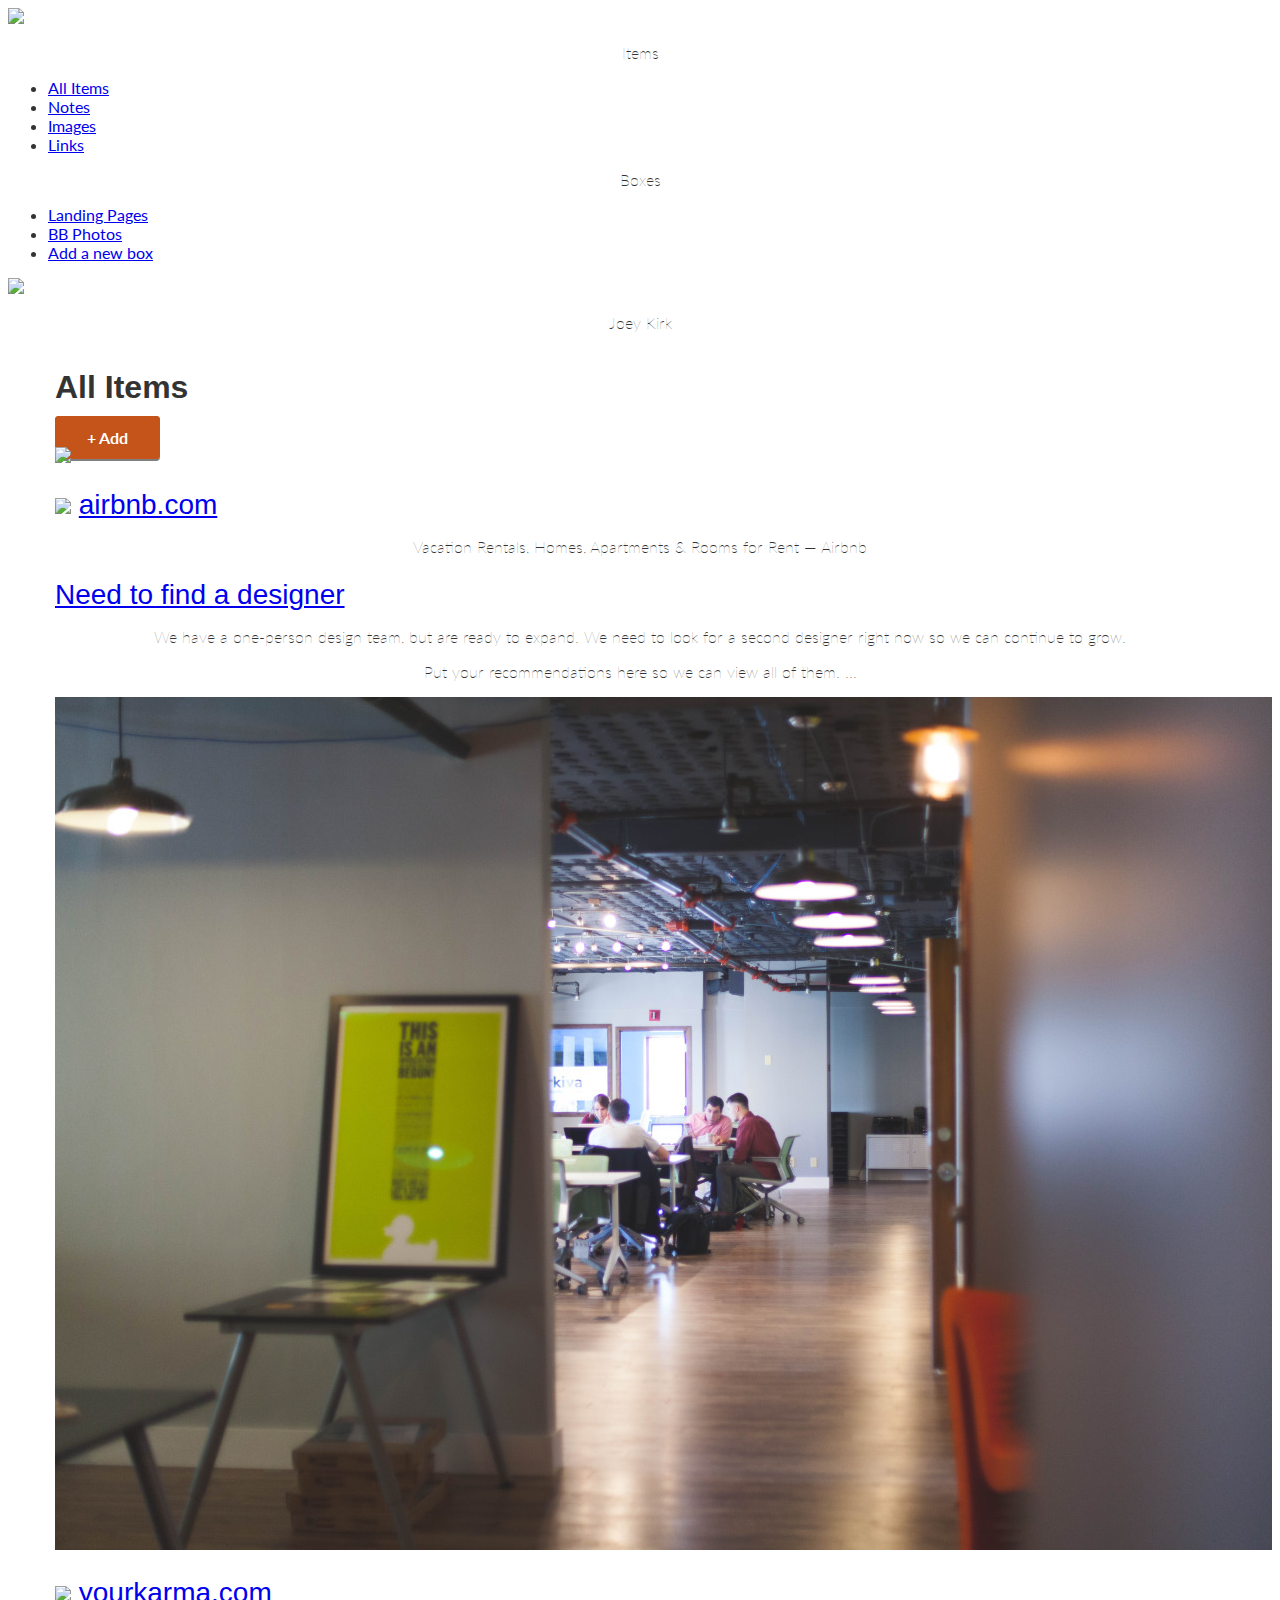
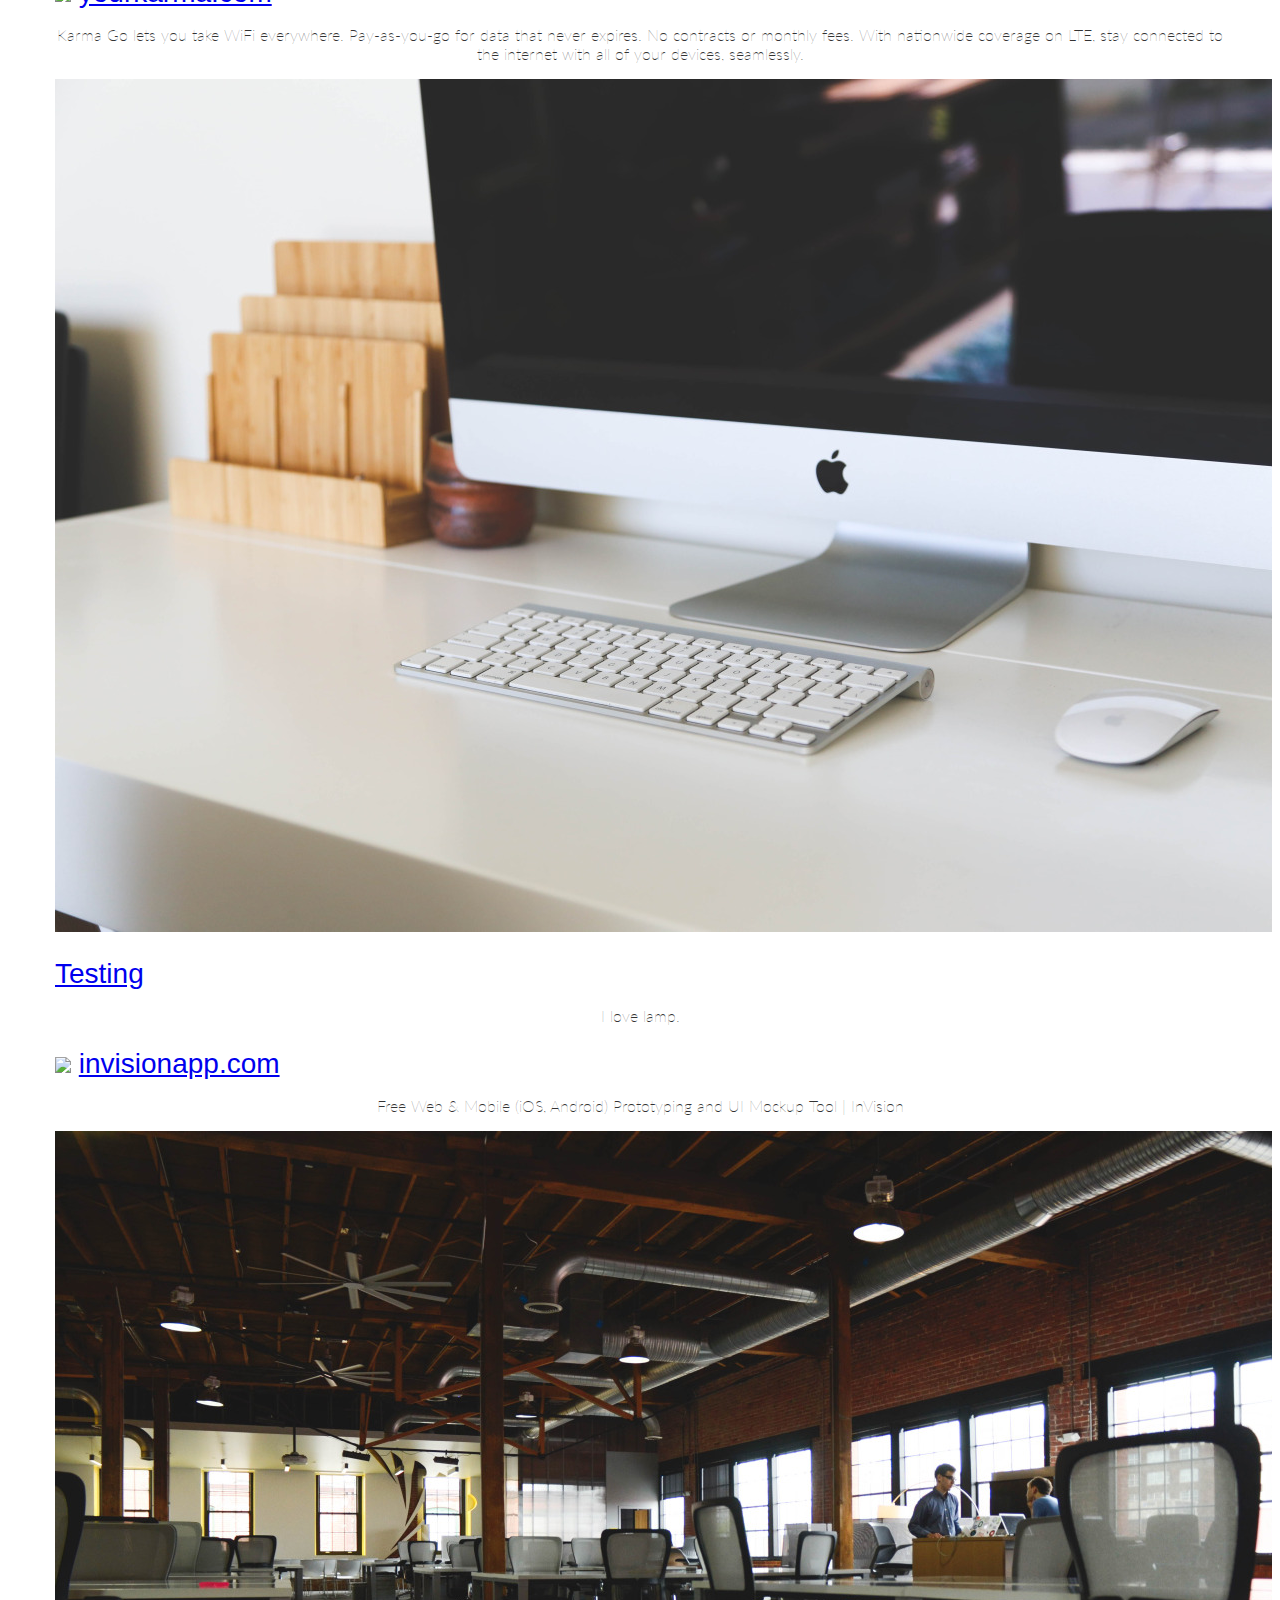
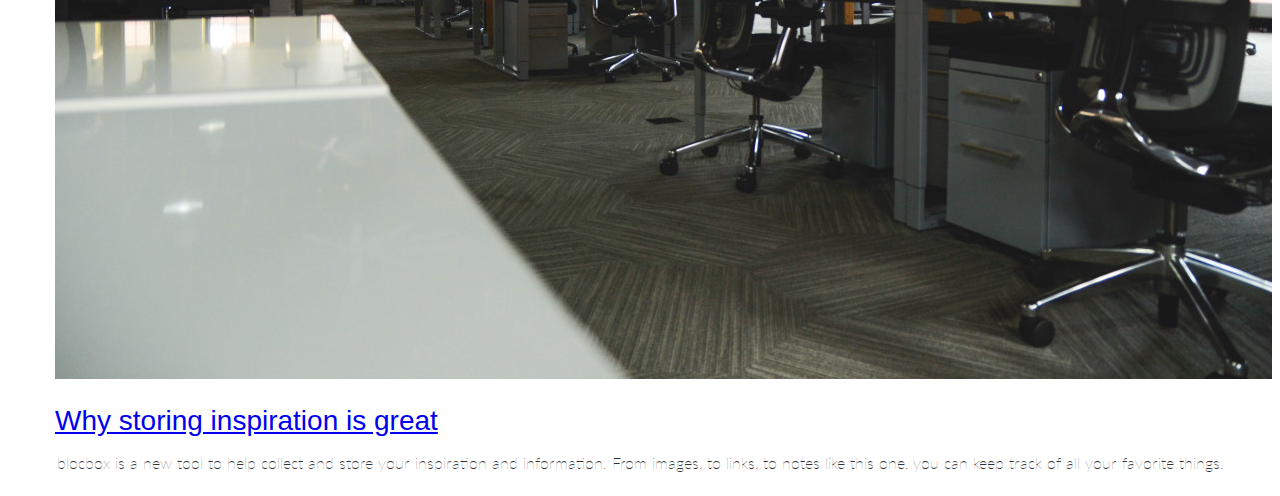
==== dashboard.html @ f91553c9 "Checkpoint 32 completed" ====
<!DOCTYPE html>
  <html lang="en-us">
  <head>
    <meta http-equiv="X-UA-Compatible" content="IE=Edge">
    <meta name="viewport" content="width=device-width, initial-scale=1">
    <meta charset="UTF-8">

    <title>Dashboard | Blocbox</title>

    <!-- Google Fonts -->
    <link href='http://fonts.googleapis.com/css?family=Lato:300,400,700,300italic,400italic,700italic|Varela+Round' rel='stylesheet' type='text/css'>

    <!-- CSS -->
    <link rel="stylesheet" href="css/normalize.css">
    <link rel="stylesheet" href="css/style.css">
    <link rel="stylesheet" href="css/font-awesome.css">

  </head>

<body class="dashboard">
   <!-- LEFT NAV -->
    <nav id="left-nav" class="left-nav">
      <a href="#" class="site-logo"><img src="images/site-logo.png" /></a>
      <div class="items">
        <p>Items</p>
        <ul>
          <li><a href="#"><i class="fa fa-th-large"></i> All Items</a></li>
          <li><a href="#"><i class="fa fa-file-o"></i> Notes</a></li>
          <li><a href="#"><i class="fa fa-picture-o"></i> Images</a></li>
          <li><a href="#"><i class="fa fa-link"></i> Links</a></li>
        </ul>
        <p>Boxes</p>
        <ul>
          <li><a href="#"><i class="fa fa-inbox"></i> Landing Pages</a></li>
          <li><a href="#"><i class="fa fa-inbox"></i> BB Photos</a></li>
          <li><a href="#"><i class="fa fa-plus-square-o"></i> Add a new box</a></li>
        </ul>
      </div>
      <div class="settings">
        <img src="https://s3.amazonaws.com/uifaces/faces/twitter/jsa/128.jpg">
        <p>Joey Kirk</p>
        <a href="#"><i class="fa fa-cog"></i></a>
      </div>
    </nav>
    <main role="main">
    <!-- Benefits -->
    <section class="content">
      <div class="container">
        <div class="header">
          <h1>All Items</h1>
          <a href="#" class="btn">+ Add</a>
        </div>
      </div>
      <div class="container">
        <div class="content-item">
          <div class="item-box">
            <img src="http://static.pexels.com/wp-content/uploads/2014/11/red-wine-tapas-3540-825x550.jpg">
          </div>
        </div>
      <div class="content-item">
        <div class="item-box">
          <h2><img class="favicon" src="https://www.airbnb.com/favicon.ico"> <a href="#">airbnb.com</a></h2>
          <p>Vacation Rentals, Homes, Apartments &amp; Rooms for Rent &mdash; Airbnb</p>
        </div>
      </div>
      <div class="content-item">
        <div class="item-box">
          <h2><a href="#">Need to find a designer</a></h2>
          <p>We have a one-person design team, but are ready to expand. We need to look for a second designer right now so we can continue to grow.</p>
          <p>Put your recommendations here so we can view all of them. ...</p>
        </div>
      </div>
      <div class="content-item">
        <div class="item-box">
          <img src="images/people.jpg">
        </div>
      </div>
      <div class="content-item">
        <div class="item-box">
          <h2><img class="favicon" src="https://www.yourkarma.com/favicon.ico"> <a href="#">yourkarma.com</a></h2>
          <p>Karma Go lets you take WiFi everywhere. Pay-as-you-go for data that never expires. No contracts or monthly fees. With nationwide coverage on LTE, stay connected to the internet with all of your devices, seamlessly.</p>
        </div>
      </div>
      <div class="content-item">
        <div class="item-box">
          <img src="images/computer.jpg">
        </div>
      </div>
      <div class="content-item">
        <div class="item-box">
          <h2><a href="#">Testing</a></h2>
          <p>I love lamp.</p>
        </div>
      </div>
      <div class="content-item">
        <div class="item-box">
          <h2><img class="favicon" src="https://www.invisionapp.com/favicon.ico"> <a href="#">invisionapp.com</a></h2>
          <p>Free Web &amp; Mobile (iOS, Android) Prototyping and UI Mockup Tool | InVision</p>
        </div>
      </div>
      <div class="content-item">
        <div class="item-box">
          <img src="images/office.jpg">
        </div>
      </div>
      <div class="content-item">
        <div class="item-box">
          <h2><a href="#">Why storing inspiration is great</a></h2>
          <p>blocbox is a new tool to help collect and store your inspiration and information. From images, to links, to notes like this one, you can keep track of all your favorite things.</p>
        </div>
      </div>
    </div>
  </section>
  </main>
  </body>

</html>
---- css/style.css ----
html, body{
   overflow-x: hidden;
 }
 body {
   font-family: "Lato", Helvetica, Arial, sans-serif;
   color:#333333;
 }
 h1, h2, h3, h4, h5, h6 {
   font-family: "Playfair Display", Helvetica, Arial, sans-serif;
 }
 h2 {
   font-size:28px;
   font-weight: normal;
   margin-bottom: 5px;
 }
 p {
   font-size:16px;
   line-height: 19px;
   font-weight: 100;
 }

 /* GRID */
  .container {
    margin-right: auto;
    margin-left: auto;
    padding-left: 15px;
    padding-right: 15px;
    position: relative;
  }
  .container:before,
  .container:after {
    content: " ";
    display: table;
  }
  .container:after {
    clear: both;
  }
  .one-half, .one-third, .one-fourth, .staggered {
    width:96%;
    float:left;
    position:relative;
    min-height: 1px;
    margin:0 2% 20px;
  }
@media (min-width: 315px) {
  .container {
    width: 310px;
    padding-left: 2px;
    padding-right: 2px;
  }
  header img{
    max-width:100%;
  }
}
@media (min-width: 768px) {
  .container {
    width: 750px;
  }
}
@media (min-width: 992px) {
  .container {
    width: 970px;
  }
  .one-half {
    width:46%;
  }
  .one-third {
    width:29.33333%;
  }
  .one-fourth {
    width:21%;
  }
}
@media (min-width: 1200px) {
  .container {
    width: 1170px;
  }
}

/* HEADER */
 header {
   color:#FFFFFF;
   background: #3498DB;
   background-image: linear-gradient(120deg, #0F4772 10%, #5F81A3 100%);
 }
 header nav {
   padding:1em 0;
 }
 header nav ul {
   display:inline;
   text-align: right;
   float:right;
   margin:0;
 }
 header nav ul > li {
   list-style-type: none;
   display: inline-block;
   margin:0 15px;
 }
 header nav ul > li.btn-outline {
   padding:10px 15px;
   border:2px solid #FFFFFF;
   border-radius: 4px;
 }
 header nav ul > li.btn-outline:hover {
   background:#FFFFFF;
 }
 header nav ul > li > a {
   color:#FFFFFF;
   text-decoration: none;
 }
 header nav ul > li.btn-outline:hover > a {
   color:#34495E;
 }

 header .hero {
   text-align: center;
   display:block;
   position: relative;
 }
 header .hero h1 {
   font-size:48px;
   font-weight: normal;
   margin:95px 0 0;
 }
 header .hero p {
   font-size: 22px;
   line-height: 26px;
   font-weight: 100;
   margin:10px 0 40px;
 }
 header .hero img {
   display: block;
   margin:3em auto 0;
 }

 header .hero h1, p, a, img{
   text-align: center;
 }

 /* BUTTONS */
 .btn {
   border-radius: 4px;
   color:#FFFFFF;
   font-weight: 700;
   text-decoration: none;
   padding:10px 30px;
   background: #C45419;
   border: 2px solid #C45419;
   box-shadow: 0px 2px 0px 0px rgba(00, 00, 00, 0.5);
 }


 /* BENEFITS */
 .benefits {
   text-align: center;
   display:block;
   position:relative;
 }
 .benefits ul {
   margin: 0 auto;
   padding:4em 0;
 }
 .benefits ul li {
   list-style-type: none;
   display: inline-block;
 }
 .benefits i {
   color:#1B75BC;
   font-size:60px;
   margin:0;
   vertical-align: middle;
 }
 .benefits h2 {
   color:#1B75BC;
 }

 /* PRICING */
 .pricing {
   background: #3498DB;
   background-image: linear-gradient(120deg, #0F4772 10%, #5F81A3 100%);
   background-size:cover;
   text-align: center;
   padding:4em 0;
 }
 .pricing h2, .pricing p {
   color:#FFFFFF;
 }
 .pricing ul {
   margin:0 auto;
   padding:2em 0;
 }
 .pricing ul li {
   list-style-type: none;
 }


 .box {
   padding:0 15px 15px;
   background: #FFFFFF;
   box-shadow: 0px 2px 4px 0px rgba(0,0,0,0.20);
   min-height: 439px;
   position: relative;
   margin-top: 25px;
 }
 .box.middle {
   min-height: 485px;
   margin-top:0px;
 }
 .box h3 {
   font-family: "Lato", Helvetica, Arial, sans-serif;
   color: #ffffff;
   font-weight: 600;
   background: #C45419;
   box-shadow: 0px 1px 2px 0px rgba(0,0,0,0.40);
   left:0;
   right:0;
   top:0;
   text-align: center;
   margin:0 -15px 40px;
   padding:10px 0;
 }

 .box h4 {
    font-size:50px;
    font-weight: normal;
    margin:40px 0 10px;
    color:#0F4672;
  }
  .box h4 span {
    font-size:32px;
    vertical-align: top;
  }
  .box h4 span.month {
    font-family: "Lato", Helvetica, Arial, sans-serif;
    font-weight: 100;
    color:#888888;
    font-size:20px;
    vertical-align: middle;
  }
  .box ul li {
    font-size:18px;
    margin-bottom:20px;
    font-weight: 100;
  }

  .box .btn {
   position:absolute;
   bottom:20px;
   left:20px;
   right:20px;
 }
 .small {
   font-size: 12px;
   color: #FEFEFE;
   line-height: 15px;
   font-style:italic;
 }

 /* TESTIMONIALS */
 .testimonials {
   padding:4em 0;
   text-align: center;
 }
 .testimonials h2 {
   color:#1B75BC;
 }
 .testimonials ul li {
   list-style-type: none;
 }
 .testimonials blockquote {
   color:#FFFFFF;
   text-align: left;
   font-style: italic;
   background:#0F4672;
   position: relative;
   padding:30px;
   width:auto;
   margin:0;
 }
 .testimonials blockquote:after {
   top: 100%;
   left: 13%;
   border: solid transparent;
   content: " ";
   height: 0;
   width: 0;
   position: absolute;
   pointer-events: none;
   border-top-color: #34495E;
   border-width: 10px;
   margin-left: -10px;
 }

.staggered li{
   top: 20px;
   width:21%;
   float:left;
   position:relative;
   min-height: 1px;
   margin:0 2% 20px;
 }

 .testimonials img {
  height: 65px;
  width: 65px;
  border-radius:50%;
  float: left;
  display: inline-block;
  margin:20px 10px 0 0;
}
.testimonials p.name {
  float: left;
  display: inline-block;
  text-align: left;
  font-size:13px;
  margin-top: 30px;
}

/* FOOTER */
 footer {
   background-color: #0F4672;
   color: #FFFFFF;
   height: 150px;
   position: relative;
   overflow: hidden;
   z-index: 0;
 }
 footer p, footer nav ul {
   font-size:14px;
   font-weight:100;
   text-align: center;
   margin: 10px auto 0;
 }
 footer nav ul li {
   list-style-type: none;
   display: inline;
 }
 footer nav ul li a {
   color:#FFFFFF;
   text-decoration: none;
 }
 footer .right-footer-block {
   background-color: transparent;
 }
 footer .logo{
   padding: 2.35em 0;
   margin: 0 auto;
   display: block;
 }

 @media (min-width: 992px){
   footer{
     background-color: #0F4672;
     height: 100px;
   }
   footer p, footer nav ul{
     padding: 2em 0;
     text-align: left;
   }
   footer .right-footer-block {
     background-color: transparent;
     top:-12px;
   }
   footer .logo{
     padding: 2em 0 2em 1.5em;
   }
 }
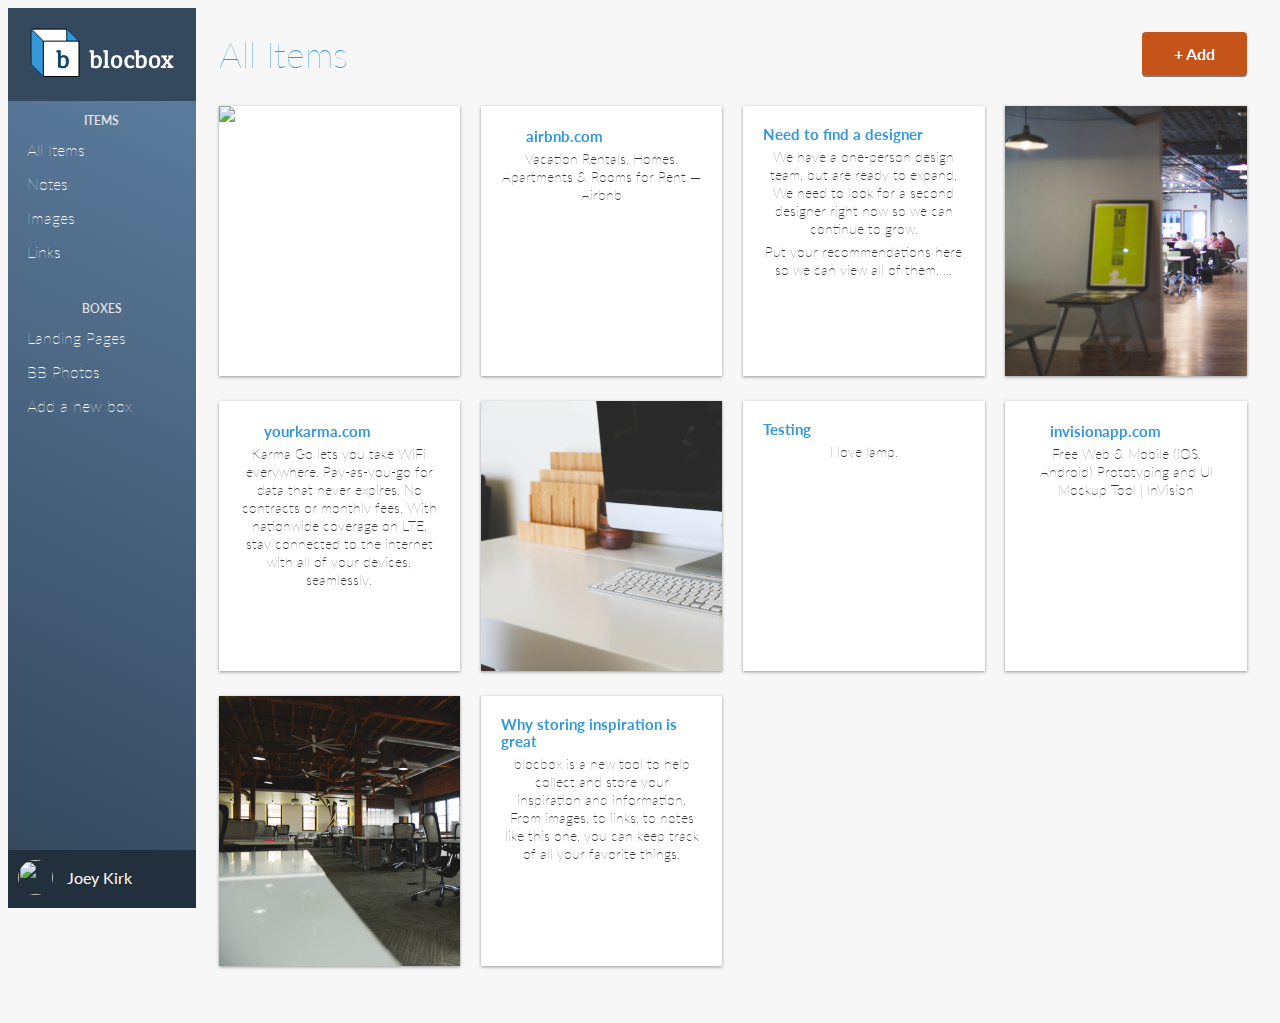
==== commit 92f8be4c: "Checkpoint 33 Complete" ====
--- a/dashboard.html
+++ b/dashboard.html
@@ -20,13 +20,13 @@
 <body class="dashboard">
    <!-- LEFT NAV -->
     <nav id="left-nav" class="left-nav">
-      <a href="#" class="site-logo"><img src="images/site-logo.png" /></a>
+      <a href="#" class="site-logo"><img src="images/site_logo.png" /></a>
       <div class="items">
         <p>Items</p>
         <ul>
-          <li><a href="#"><i class="fa fa-th-large"></i> All Items</a></li>
+          <li><a href="dashboard.html"><i class="fa fa-th-large"></i> All Items</a></li>
           <li><a href="#"><i class="fa fa-file-o"></i> Notes</a></li>
-          <li><a href="#"><i class="fa fa-picture-o"></i> Images</a></li>
+          <li><a href="dashboard_images.html"><i class="fa fa-picture-o"></i> Images</a></li>
           <li><a href="#"><i class="fa fa-link"></i> Links</a></li>
         </ul>
         <p>Boxes</p>
--- a/css/style.css
+++ b/css/style.css
@@ -366,3 +366,205 @@
      padding: 2em 0 2em 1.5em;
    }
  }
+
+ /* DASHBOARD */
+ .dashboard {
+   background:#F7F7F7;
+ }
+ .left-nav {
+   height: 100vh;
+   width:14.66666667%;
+   color:#FFFFFF;
+   background: #34495E;
+   background-image: linear-gradient(206deg, #5F81A3 0%, #34495E 94%);
+   float:left;
+   position: fixed;
+   display:block;
+ }
+ .left-nav .site-logo {
+   padding:20px 0;
+   background:#34495E;
+   display:block;
+   text-align: center;
+ }
+ .left-nav .items {
+   padding:0 6%;
+ }
+ .left-nav .items p {
+   font-weight: 600;
+   text-transform: uppercase;
+   font-size: 12px;
+   color: #E2E2E2;
+   line-height: 15px;
+ }
+ .left-nav .items ul {
+   margin:0 0 40px;
+   padding:0;
+ }
+ .left-nav .items ul li {
+   list-style-type: none;
+   margin-bottom: 15px;
+ }
+ .left-nav .items ul li a {
+   color:#FFFFFF;
+   text-decoration: none;
+   font-weight: 100;
+ }
+ .left-nav .items ul li a i {
+   width:16px;
+   text-align: center;
+   margin-right:8px;
+ }
+
+ /* LEFT NAVBAR SETTINGS */
+ .left-nav .settings {
+   position:absolute;
+   background:#22303E;
+   width:100%;
+   bottom:0;
+   left:0;
+   right:0;
+   padding:10px 0;
+ }
+ .left-nav .settings img {
+   height:35px;
+   width:35px;
+   border-radius: 50%;
+   margin-left:10px;
+   display: inline-block;
+ }
+ .left-nav .settings p {
+   display: inline-block;
+   vertical-align: top;
+   padding-top: 8px;
+   font-weight: 400;
+   margin:0 0 0 10px;
+ }
+ .left-nav .settings a {
+   color:#FFFFFF;
+   text-decoration: none;
+   text-align: right;
+   float: right;
+   margin-right:10px;
+   margin-top:8px;
+ }
+
+ /* CONTENT */
+ .content {
+   padding:6em 1% 1.5em;
+   float:right;
+   width:98%;
+   position: relative;
+ }
+ .content .header {
+   margin:0 1% 20px;
+ }
+ .content .header h1 {
+   font-family: "Lato", Helvetica, Arial, sans-serif;
+   font-weight: 100;
+   margin:0 0 30px;
+   font-size: 36px;
+   color: #3498DB;
+   line-height: 44px;
+   float: left;
+   display:inline-block;
+ }
+ .content .header > a {
+   float:right;
+ }
+ .content-item {
+   width:96%;
+   margin:0 2% 25px;
+   float:left;
+   display:block;
+ }
+ .item-box {
+   display:block;
+   height:230px;
+   background: #FFFFFF;
+   box-shadow: 0px 1px 3px 0px rgba(0,0,0,0.40);
+   position: relative;
+   overflow: hidden;
+   padding:20px;
+ }
+
+ /* Larger Mobile Devices */
+ @media (min-width:460px) {
+   .content {
+     padding:1.5em 1%;
+     float:right;
+     width:90%;
+     position: relative;
+   }
+   .content-item {
+     width:46%;
+     margin:0 2% 25px;
+     float:left;
+     display:block;
+   }
+ }
+/* Tablets */
+ @media (min-width:768px) {
+   .content {
+     padding:1.5em 5%;
+     float:right;
+     width:90%;
+     position: relative;
+   }
+   .content > .container {
+     width:700px;
+   }
+   .content-item {
+     width:31.33333%;
+     margin:0 1% 25px;
+   }
+ }
+/* Laptops and Desktops */
+ @media (min-width:992px) {
+   .content {
+     padding:1.5em 1%;
+     float:right;
+     width:83.33333333%;
+     position: relative;
+   }
+   .content > .container {
+     width:auto;
+   }
+   .content-item {
+     width:23%;
+     margin:0 1% 25px;
+   }
+ }
+
+ .item-box > img {
+    position:absolute;
+    height:100%;
+    width:auto;
+    top:0;
+    left:0;
+    right:0;
+  }
+  .item-box h2 {
+    font-family: 'Lato', Helvetica, Arial, sans-serif;
+    font-weight: 700;
+    font-size: 15px;
+    line-height: 17px;
+    margin:0;
+  }
+  .item-box h2 a {
+    color: #3498DB;
+    text-decoration: none;
+  }
+  .item-box h2 img {
+    width:16px;
+    height:16px;
+    position:relative;
+    top:2px;
+    margin-right:5px;
+  }
+  .item-box p {
+    font-size: 14px;
+    color: #333333;
+    line-height: 18px;
+    margin:5px 0 0;
+  }
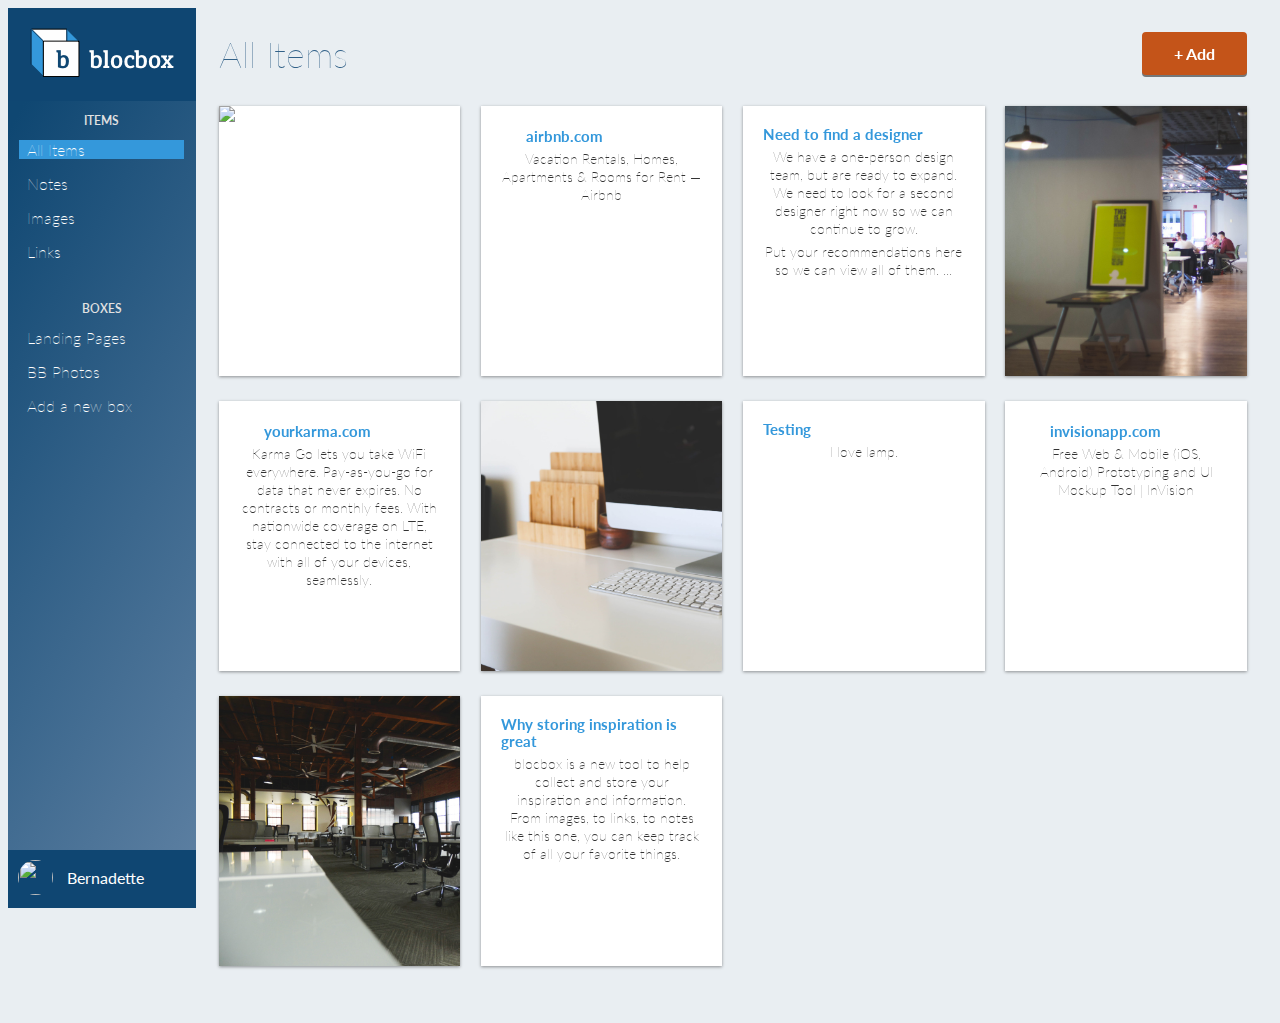
==== commit 255a97e0: "Dashboard styling complete" ====
--- a/dashboard.html
+++ b/dashboard.html
@@ -24,7 +24,7 @@
       <div class="items">
         <p>Items</p>
         <ul>
-          <li><a href="dashboard.html"><i class="fa fa-th-large"></i> All Items</a></li>
+          <li class="active"><a href="dashboard.html"><i class="fa fa-th-large"></i> All Items</a></li>
           <li><a href="#"><i class="fa fa-file-o"></i> Notes</a></li>
           <li><a href="dashboard_images.html"><i class="fa fa-picture-o"></i> Images</a></li>
           <li><a href="#"><i class="fa fa-link"></i> Links</a></li>
@@ -38,7 +38,7 @@
       </div>
       <div class="settings">
         <img src="https://s3.amazonaws.com/uifaces/faces/twitter/jsa/128.jpg">
-        <p>Joey Kirk</p>
+        <p>Bernadette</p>
         <a href="#"><i class="fa fa-cog"></i></a>
       </div>
     </nav>
--- a/css/style.css
+++ b/css/style.css
@@ -369,21 +369,21 @@
 
  /* DASHBOARD */
  .dashboard {
-   background:#F7F7F7;
+   background:rgba(15, 71, 114, .09);
  }
  .left-nav {
    height: 100vh;
    width:14.66666667%;
    color:#FFFFFF;
-   background: #34495E;
-   background-image: linear-gradient(206deg, #5F81A3 0%, #34495E 94%);
+   background: #3498DB;
+   background-image: linear-gradient(120deg, #0F4772 10%, #5F81A3 100%);
    float:left;
    position: fixed;
    display:block;
  }
  .left-nav .site-logo {
    padding:20px 0;
-   background:#34495E;
+   background:#0F4672;
    display:block;
    text-align: center;
  }
@@ -415,11 +415,14 @@
    text-align: center;
    margin-right:8px;
  }
+ .left-nav .active{
+   background-color: #3498DB;
+ }
 
  /* LEFT NAVBAR SETTINGS */
  .left-nav .settings {
    position:absolute;
-   background:#22303E;
+   background:#0F4672;
    width:100%;
    bottom:0;
    left:0;
@@ -464,7 +467,7 @@
    font-weight: 100;
    margin:0 0 30px;
    font-size: 36px;
-   color: #3498DB;
+   color: #326188;
    line-height: 44px;
    float: left;
    display:inline-block;
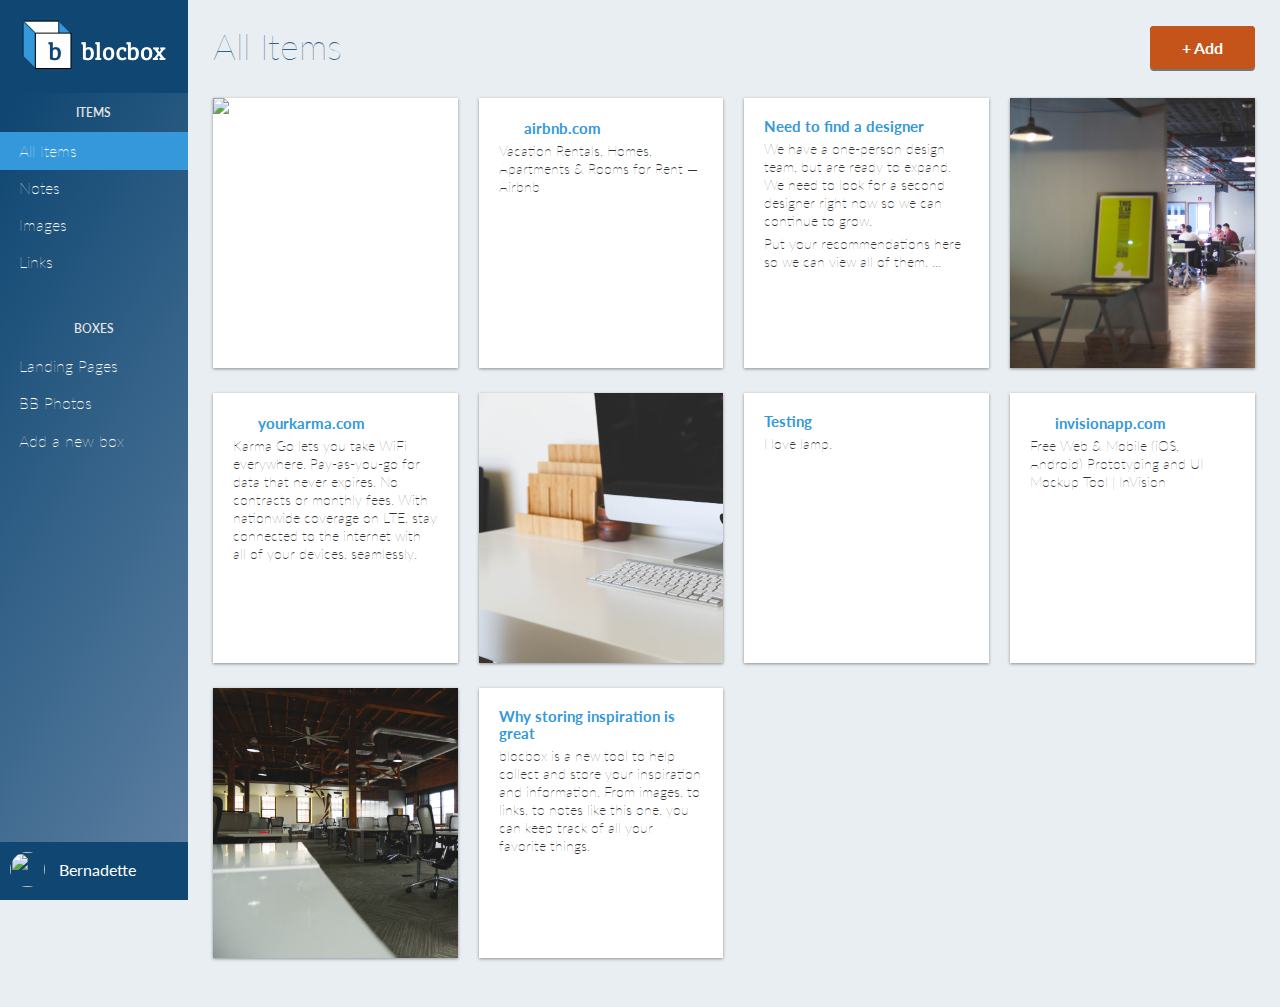
==== commit 3f96cb82: "Checkpoint 34 completed" ====
--- a/dashboard.html
+++ b/dashboard.html
@@ -14,11 +14,14 @@
     <link rel="stylesheet" href="css/normalize.css">
     <link rel="stylesheet" href="css/style.css">
     <link rel="stylesheet" href="css/font-awesome.css">
+    <link rel="stylesheet" href="css/dropit.css">
 
   </head>
 
 <body class="dashboard">
-   <!-- LEFT NAV -->
+  <!-- RESPONSIVE NAV -->
+    <a class="hamburger" id="menu" href="#">&#9776;</a>
+  <!-- LEFT NAV -->
     <nav id="left-nav" class="left-nav">
       <a href="#" class="site-logo"><img src="images/site_logo.png" /></a>
       <div class="items">
@@ -48,7 +51,16 @@
       <div class="container">
         <div class="header">
           <h1>All Items</h1>
-          <a href="#" class="btn">+ Add</a>
+          <ul class="menu">
+            <li>
+              <a href="#" class="btn">+ Add</a>
+              <ul>
+                <li><a href="#"><i class="fa fa-file-o"></i> Note</a></li>
+                <li><a href="#"><i class="fa fa-picture-o"></i> Image</a></li>
+                <li><a href="#"><i class="fa fa-link"></i> Link</a></li>
+              </ul>
+            </li>
+          </ul>
         </div>
       </div>
       <div class="container">
@@ -112,6 +124,13 @@
     </div>
   </section>
   </main>
+    <script src="js/jquery-3.0.0.min.js"></script>
+    <script src="js/dropit.js"></script>
+    <script type="text/javascript">
+      $(".menu").dropit();
+      $( "#menu" ).click(function() {
+         $("#left-nav").toggleClass("open", 200);
+     });
+    </script>
   </body>
-
 </html>
--- a/css/style.css
+++ b/css/style.css
@@ -35,7 +35,7 @@
   .container:after {
     clear: both;
   }
-  .one-half, .one-third, .one-fourth, .staggered {
+  .one-half, .one-third, .one-fourth {
     width:96%;
     float:left;
     position:relative;
@@ -51,11 +51,28 @@
   header img{
     max-width:100%;
   }
+  .container.hero h1{
+    font-size: 32px;
+    margin: auto 0;
+  }
+  .container.hero p{
+    font-size: 14px;
+  }
 }
 @media (min-width: 768px) {
   .container {
     width: 750px;
   }
+  .container.hero h1{
+    font-size: 52px;
+    margin: 95px auto 0;
+  }
+  .container.hero p{
+    font-size: 22px;
+  }
+  header nav ul {
+    float:right;
+  }
 }
 @media (min-width: 992px) {
   .container {
@@ -70,6 +87,13 @@
   .one-fourth {
     width:21%;
   }
+  li.staggered{
+     top: 20px;
+     float:left;
+     position:relative;
+     min-height: 1px;
+     margin:0 2% 20px;
+   }
 }
 @media (min-width: 1200px) {
   .container {
@@ -89,7 +113,6 @@
  header nav ul {
    display:inline;
    text-align: right;
-   float:right;
    margin:0;
  }
  header nav ul > li {
@@ -121,7 +144,8 @@
  header .hero h1 {
    font-size:48px;
    font-weight: normal;
-   margin:95px 0 0;
+   margin:95px auto 0;
+   text-align: center;
  }
  header .hero p {
    font-size: 22px;
@@ -290,15 +314,6 @@
    border-top-color: #34495E;
    border-width: 10px;
    margin-left: -10px;
- }
-
-.staggered li{
-   top: 20px;
-   width:21%;
-   float:left;
-   position:relative;
-   min-height: 1px;
-   margin:0 2% 20px;
  }
 
  .testimonials img {
@@ -372,14 +387,48 @@
    background:rgba(15, 71, 114, .09);
  }
  .left-nav {
-   height: 100vh;
-   width:14.66666667%;
-   color:#FFFFFF;
+   height: 100%;
+   width:280px;
+   /*color:#FFFFFF;
    background: #3498DB;
    background-image: linear-gradient(120deg, #0F4772 10%, #5F81A3 100%);
-   float:left;
-   position: fixed;
+   float:left;?*/
+   position: absolute;
+   -webkit-transition: all 0.3s ease-in-out;
+   -moz-transition: all 0.3s ease-in-out;
+   -o-transition: all 0.3s ease-in-out;
+   transition: all 0.3s ease-in-out;
+   transform: translate(-280px,0);
+     -webkit-transform: translate(-280px,0); /** Chrome & Safari **/
+     -o-transform: translate(-280px,0); /** Opera **/
+     -moz-transform: translate(-280px,0); /** Firefox **/
+  }
+ .left-nav.open {
    display:block;
+   width:280px;
+   background: #3498DB;
+   background-image: linear-gradient(120deg, #0F4772 10%, #5F81A3 100%);
+   -webkit-transition: all 0.3s ease-in-out;
+   -moz-transition: all 0.3s ease-in-out;
+   -o-transition: all 0.3s ease-in-out;
+   transition: all 0.3s ease-in-out;
+   transform: translate(0,0);
+     -webkit-transform: translate(0,0); /** Chrome & Safari **/
+     -o-transform: translate(0,0); /** Opera **/
+     -moz-transform: translate(0,0); /** Firefox **/
+     z-index: 100;
+ }
+ .hamburger {
+   position:absolute;
+   z-index: 1000;
+   background:#34495E;
+   color:#FFF;
+   text-decoration: none;
+   font-size: 22px;
+   padding: 10px 15px;
+   border-radius: 4px;
+   left: 5px;
+   top: 15px;
  }
  .left-nav .site-logo {
    padding:20px 0;
@@ -388,7 +437,7 @@
    text-align: center;
  }
  .left-nav .items {
-   padding:0 6%;
+   padding:0;
  }
  .left-nav .items p {
    font-weight: 600;
@@ -396,6 +445,8 @@
    font-size: 12px;
    color: #E2E2E2;
    line-height: 15px;
+   padding: 0 6%;
+   text-align: center;
  }
  .left-nav .items ul {
    margin:0 0 40px;
@@ -403,7 +454,7 @@
  }
  .left-nav .items ul li {
    list-style-type: none;
-   margin-bottom: 15px;
+   padding:5% 6%;
  }
  .left-nav .items ul li a {
    color:#FFFFFF;
@@ -539,6 +590,33 @@
    }
  }
 
+ @media (min-width:992px) {
+   .left-nav {
+     height: 100vh;
+     width:14.66666667%;
+     color:#FFFFFF;
+     background: #3498DB;
+     background-image: linear-gradient(120deg, #0F4772 10%, #5F81A3 100%);
+     float:left;
+     position: fixed;
+     display:block;
+     transform: translate(0,0);
+     -webkit-transform: translate(0,0); /** Chrome & Safari **/
+     -o-transform: translate(0,0); /** Opera **/
+     -moz-transform: translate(0,0); /** Firefox **/
+   }
+   .left-nav.open {
+     width:14.66666667%;
+     transform: translate(0,0);
+     -webkit-transform: translate(0,0); /** Chrome & Safari **/
+     -o-transform: translate(0,0); /** Opera **/
+     -moz-transform: translate(0,0); /** Firefox **/
+   }
+   .hamburger {
+     display:none;
+   }
+ }
+
  .item-box > img {
     position:absolute;
     height:100%;
@@ -570,4 +648,5 @@
     color: #333333;
     line-height: 18px;
     margin:5px 0 0;
-  }
+    text-align: left;
+  }
--- a/css/dropit.css
+++ b/css/dropit.css
@@ -0,0 +1,60 @@
+/*
+ * Dropit v1.1.0
+ * http://dev7studios.com/dropit
+ *
+ * Copyright 2012, Dev7studios
+ * Free to use and abuse under the MIT license.
+ * http://www.opensource.org/licenses/mit-license.php
+ */
+
+/* These styles assume you are using ul and li */
+.dropit {
+  list-style: none;
+	padding: 0;
+  margin: 15px 0 0;
+  float:right;
+  display:inline-block;
+}
+.dropit .dropit-trigger { position: relative; }
+.dropit .dropit-submenu {
+  position: absolute;
+  top: 100%;
+  right: 0; /* dropdown left or right */
+  z-index: 1000;
+  display: none;
+  min-width: 100px;
+  list-style: none;
+	padding: 20px;
+	margin: 20px 0 0;
+}
+.dropit .dropit-open .dropit-submenu {
+  display: block;
+  background: #FFFFFF;
+  box-shadow: 0px 2px 4px 0px rgba(0,0,0,0.30);
+  border-radius: 4px;
+}
+.dropit .dropit-open .dropit-submenu:after {
+  content: " ";
+  position: absolute;
+  border-style: solid;
+  border-width: 0 8px 8px;
+  border-color: #FFFFFF transparent;
+  display: block;
+  width: 0;
+  z-index: 1;
+  top: -8px;
+  right: 10px;
+ }
+ .dropit .dropit-open .dropit-submenu li {
+  display: block;
+  margin-bottom: 20px;
+ }
+ .dropit .dropit-open .dropit-submenu li:last-child {
+  margin-bottom: 0px;
+ }
+ .dropit .dropit-open .dropit-submenu li a {
+  color:#34495E;
+  text-decoration: none;
+  font-family: "Lato", Helvetica, Arial, sans-serif;
+  font-weight:100;
+ }
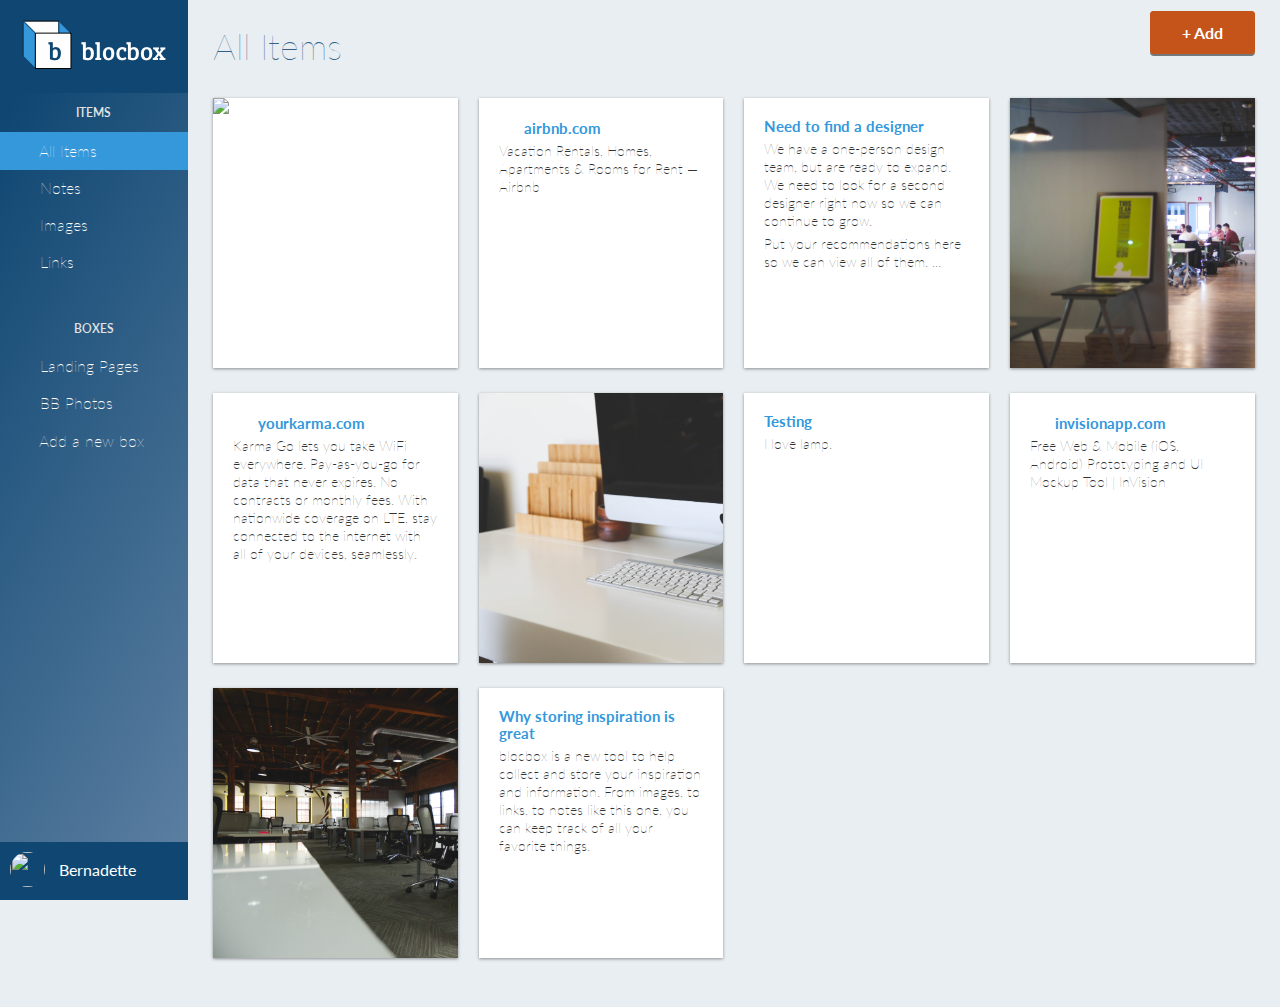
==== commit 75597510: "Dashboard Javascript somewhat completed" ====
--- a/dashboard.html
+++ b/dashboard.html
@@ -42,7 +42,16 @@
       <div class="settings">
         <img src="https://s3.amazonaws.com/uifaces/faces/twitter/jsa/128.jpg">
         <p>Bernadette</p>
-        <a href="#"><i class="fa fa-cog"></i></a>
+        <ul class="menu">
+            <li>
+              <a href="#"><i class="fa fa-cog"></i></a>
+              <ul>
+                  <li><a href="#"><i class="fa fa-gear"></i> Account Settings</a></li>
+                  <li><a href="#"><i class="fa fa-group"></i> Collaborators</a></li>
+                  <li><a href="#"><i class="fa fa-sign-out"></i> Sign Out</a></li>
+              </ul>
+            </li>
+          </ul>
       </div>
     </nav>
     <main role="main">
--- a/css/style.css
+++ b/css/style.css
@@ -493,6 +493,7 @@
    padding-top: 8px;
    font-weight: 400;
    margin:0 0 0 10px;
+   color: #ffffff;
  }
  .left-nav .settings a {
    color:#FFFFFF;
--- a/css/dropit.css
+++ b/css/dropit.css
@@ -8,15 +8,17 @@
  */
 
 /* These styles assume you are using ul and li */
+
+
 .dropit {
   list-style: none;
 	padding: 0;
-  margin: 15px 0 0;
+  margin: auto 0;
   float:right;
   display:inline-block;
 }
 .dropit .dropit-trigger { position: relative; }
-.dropit .dropit-submenu {
+.dropit.dropit-submenu {
   position: absolute;
   top: 100%;
   right: 0; /* dropdown left or right */
@@ -27,6 +29,7 @@
 	padding: 20px;
 	margin: 20px 0 0;
 }
+
 .dropit .dropit-open .dropit-submenu {
   display: block;
   background: #FFFFFF;
@@ -58,3 +61,23 @@
   font-family: "Lato", Helvetica, Arial, sans-serif;
   font-weight:100;
  }
+
+
+.settings ul.dropit-submenu{
+  position: absolute;
+  bottom: 100%;
+  right: 0;
+  z-index: 1000;
+  display: none;
+  min-width: 130px;
+  list-style: none;
+  padding: 20px;
+ 	margin: 20px 0 0;
+ }
+ .settings ul.dropit-submenu li{
+   float:left;
+}
+
+.left-nav .settings ul.dropit-submenu a{
+  float: left;
+}
